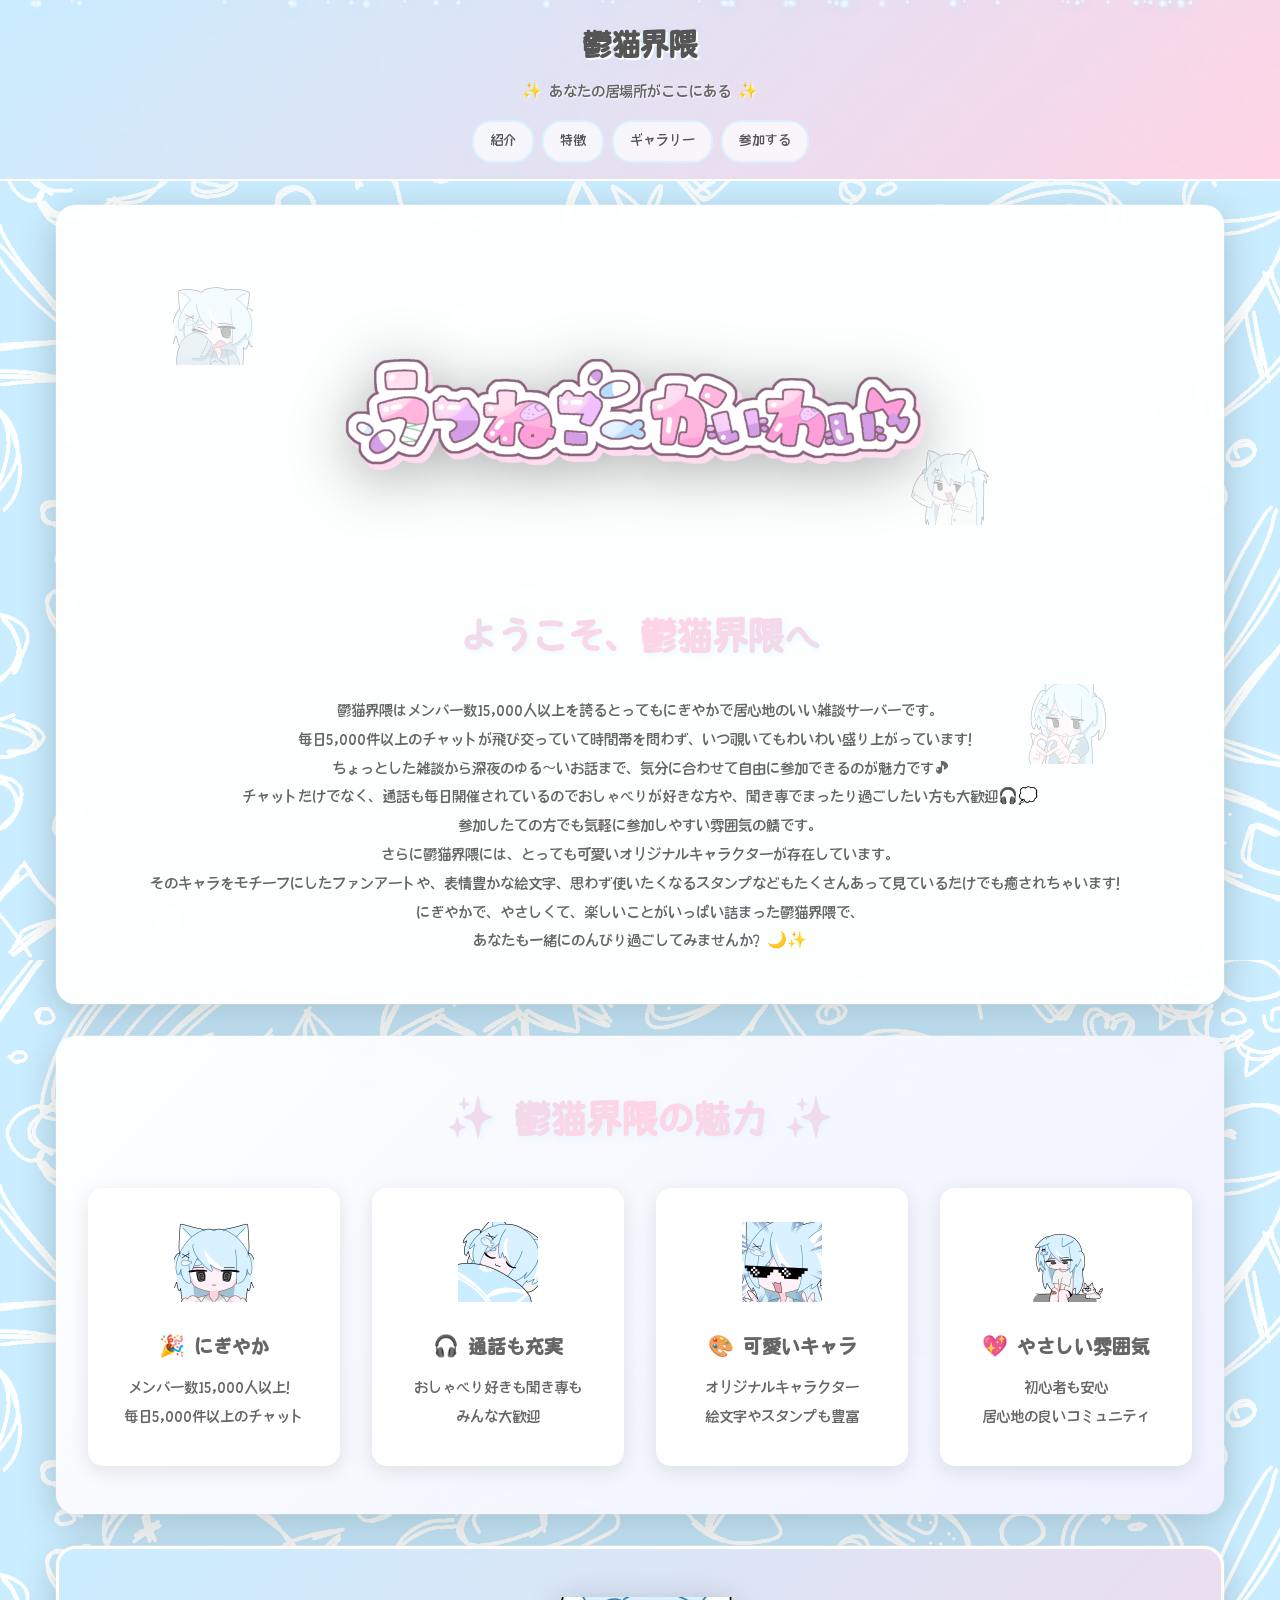
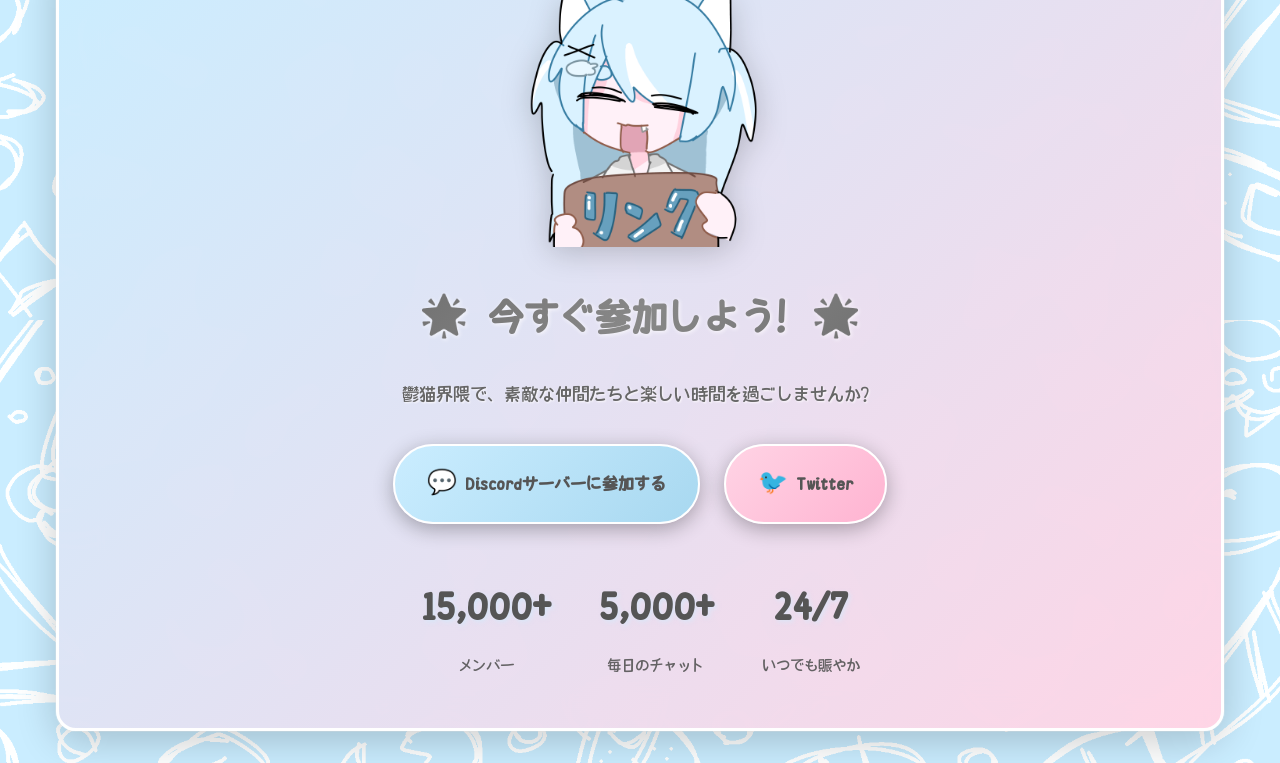
==== index.html @ 56ebe2b8 "Add files via upload" ====
<!DOCTYPE html>
<html lang="ja">
<head>
    <meta charset="UTF-8">
    <meta name="viewport" content="width=device-width, initial-scale=1.0">
    <title>鬱猫界隈</title>
    
    <!-- OGP / Open Graph Protocol -->
    <meta property="og:title" content="ホーム - 鬱猫界隈">
    <meta property="og:description" content="メンバー数15,000人以上を誇るとってもにぎやかで居心地のいい雑談サーバーです">
    <meta property="og:image" content="https://utuneko.com/images/text.png">
    <meta property="og:url" content="https://utuneko.com/">
    <meta property="og:type" content="website">
    <meta property="og:site_name" content="鬱猫界隈">
    
    <!-- Twitter Card -->
    <meta name="twitter:card" content="summary_large_image">
    <meta name="twitter:title" content="ホーム - 鬱猫界隈">
    <meta name="twitter:description" content="メンバー数15,000人以上を誇るとってもにぎやかで居心地のいい雑談サーバーです">
    <meta name="twitter:image" content="https://utuneko.com/images/text.png">
    
    <!-- Favicon -->
    <link rel="icon" href="images/sunglasses.png" type="image/png">
    
    <link rel="stylesheet" href="style.css">
</head>
<body>
    <div id="particles-container"></div>
    <div class="loading-screen">
        <div class="loading-content">
            <div class="loading-cats">
                <img src="images/cat.png" alt="Loading" class="loading-cat loading-cat-1">
                <img src="images/good_morning.png" alt="Loading" class="loading-cat loading-cat-2">
                <img src="images/finger_heart.png" alt="Loading" class="loading-cat loading-cat-3">
            </div>
            <h2 class="loading-title">鬱猫界隈へようこそ</h2>
            <div class="loading-bar">
                <div class="loading-progress"></div>
            </div>
            <p class="loading-text">読み込み中...</p>
        </div>
    </div>
    <header>
        <div class="header-content">
            <h1 class="fade-in">鬱猫界隈</h1>
            <p class="tagline fade-in">✨ あなたの居場所がここにある ✨</p>
        </div>
        <nav>
            <a href="#intro" class="nav-link">紹介</a>
            <a href="#features" class="nav-link">特徴</a>
            <a href="gallery.html" class="nav-link">ギャラリー</a>
            <a href="#links" class="nav-link">参加する</a>
        </nav>
    </header>
    <main>
        <section id="intro" class="hero-section">
            <div class="floating-images">
                <img src="images/good_morning.png" alt="おはよう" class="float-image float-1">
                <img src="images/finger_heart.png" alt="ハート" class="float-image float-2">
                <img src="images/gao.png" alt="がお" class="float-image float-3">
            </div>
            <img src="images/text.png" alt="鬱猫ちゃん" class="main-cat-image">
            <h2 class="gradient-text">ようこそ、鬱猫界隈へ</h2>
            <p>
                鬱猫界隈はメンバー数15,000人以上を誇るとってもにぎやかで居心地のいい雑談サーバーです。<br>
                毎日5,000件以上のチャットが飛び交っていて時間帯を問わず、いつ覗いてもわいわい盛り上がっています！<br>
                ちょっとした雑談から深夜のゆる〜いお話まで、気分に合わせて自由に参加できるのが魅力です♪
            </p>
            <p>
                チャットだけでなく、通話も毎日開催されているのでおしゃべりが好きな方や、聞き専でまったり過ごしたい方も大歓迎🎧💭
            </p>
            <p>
                参加したての方でも気軽に参加しやすい雰囲気の鯖です。
            </p>
            <p>
                さらに鬱猫界隈には、とっても可愛いオリジナルキャラクターが存在しています。<br>
                そのキャラをモチーフにしたファンアートや、表情豊かな絵文字、思わず使いたくなるスタンプなどもたくさんあって見ているだけでも癒されちゃいます！
            </p>
            <p>
                にぎやかで、やさしくて、楽しいことがいっぱい詰まった鬱猫界隈で、<br>
                あなたも一緒にのんびり過ごしてみませんか？🌙✨
            </p>
        </section>
        
        <section id="features" class="features-section">
            <h3 class="gradient-text">✨ 鬱猫界隈の魅力 ✨</h3>
            <div class="feature-cards">
                <div class="feature-card slide-in">
                    <img src="images/look.png" alt="アイコン">
                    <h4>🎉 にぎやか</h4>
                    <p>メンバー数15,000人以上！<br>毎日5,000件以上のチャット</p>
                </div>
                <div class="feature-card slide-in">
                    <img src="images/sleeping.png" alt="アイコン">
                    <h4>🎧 通話も充実</h4>
                    <p>おしゃべり好きも聞き専も<br>みんな大歓迎</p>
                </div>
                <div class="feature-card slide-in">
                    <img src="images/sunglasses.png" alt="アイコン">
                    <h4>🎨 可愛いキャラ</h4>
                    <p>オリジナルキャラクター<br>絵文字やスタンプも豊富</p>
                </div>
                <div class="feature-card slide-in">
                    <img src="images/lonly.png" alt="アイコン">
                    <h4>💖 やさしい雰囲気</h4>
                    <p>初心者も安心<br>居心地の良いコミュニティ</p>
                </div>
            </div>
        </section>
        
        <section id="links" class="cta-section">
            <img src="images/urls.png" alt="リンク" class="section-image">
            <h3 class="gradient-text">🌟 今すぐ参加しよう！🌟</h3>
            <p class="cta-text">鬱猫界隈で、素敵な仲間たちと楽しい時間を過ごしませんか？</p>
            <div class="link-buttons">
                <a href="https://discord.gg/utu" class="cta-button discord-button" target="_blank" rel="noopener noreferrer">
                    <span class="button-icon">💬</span>
                    <span>Discordサーバーに参加する</span>
                </a>
                <a href="https://x.com/ut_pqz" class="cta-button twitter-button" target="_blank" rel="noopener noreferrer">
                    <span class="button-icon">🐦</span>
                    <span>Twitter</span>
                </a>
            </div>
            <div class="stats">
                <div class="stat-item">
                    <div class="stat-number">15,000+</div>
                    <div class="stat-label">メンバー</div>
                </div>
                <div class="stat-item">
                    <div class="stat-number">5,000+</div>
                    <div class="stat-label">毎日のチャット</div>
                </div>
                <div class="stat-item">
                    <div class="stat-number">24/7</div>
                    <div class="stat-label">いつでも賑やか</div>
                </div>
            </div>
        </section>
    </main>
    <script src="script.js"></script>
</body>
</html>
---- style.css ----
@font-face {
    font-family: 'Keinan Mugimaru';
    src: url('keinan-mugimaru.ttf') format('truetype');
    font-weight: normal;
    font-style: normal;
}

* {
    margin: 0;
    padding: 0;
    box-sizing: border-box;
}

body {
    font-family: 'Keinan Mugimaru', 'Helvetica Neue', 'Helvetica', 'Hiragino Sans', 'Hiragino Kaku Gothic ProN', 'Arial', 'Yu Gothic', 'Meiryo', sans-serif;
    line-height: 1.8;
    background-image: url('images/background.png');
    background-size: 100% auto;
    background-position: center top;
    background-attachment: scroll;
    background-repeat: repeat-y;
    color: #666;
    overflow-x: hidden;
    position: relative;
}

@keyframes gradientShift {
    0%, 100% { background-position: 0% 50%; }
    50% { background-position: 100% 50%; }
}

/* ローディング画面 */
.loading-screen {
    position: fixed;
    top: 0;
    left: 0;
    width: 100%;
    height: 100%;
    background: linear-gradient(135deg, #CAEDFF 0%, #ffd4e5 50%, #e8d9ff 100%);
    background-size: 400% 400%;
    animation: gradientShift 3s ease infinite;
    display: flex;
    flex-direction: column;
    justify-content: center;
    align-items: center;
    z-index: 9999;
    transition: opacity 0.5s ease;
}

.loading-content {
    text-align: center;
}

.loading-cats {
    display: flex;
    justify-content: center;
    gap: 2rem;
    margin-bottom: 2rem;
}

.loading-cat {
    width: 100px;
    height: 100px;
    filter: drop-shadow(0 5px 15px rgba(0,0,0,0.2));
}

.loading-cat-1 {
    animation: bounce 1s infinite;
}

.loading-cat-2 {
    animation: bounce 1s infinite 0.2s;
}

.loading-cat-3 {
    animation: bounce 1s infinite 0.4s;
}

.loading-title {
    color: #555;
    font-size: 2rem;
    margin-bottom: 1.5rem;
    text-shadow: 2px 2px 4px rgba(255,255,255,0.8);
    animation: fadeIn 1s ease;
}

.loading-bar {
    width: 300px;
    height: 8px;
    background: rgba(255,255,255,0.5);
    border-radius: 10px;
    overflow: hidden;
    margin: 0 auto 1rem;
    box-shadow: 0 2px 10px rgba(0,0,0,0.1);
}

.loading-progress {
    height: 100%;
    background: linear-gradient(90deg, #CAEDFF, #ffd4e5, #CAEDFF);
    background-size: 200% 100%;
    animation: loadingProgress 2s ease-in-out forwards, shimmer 1s linear infinite;
    border-radius: 10px;
}

@keyframes loadingProgress {
    from { width: 0%; }
    to { width: 100%; }
}

@keyframes shimmer {
    0% { background-position: 200% 0; }
    100% { background-position: -200% 0; }
}

.loading-text {
    color: #666;
    font-size: 1.2rem;
    animation: pulse 1.5s infinite;
    text-shadow: 1px 1px 2px rgba(255,255,255,0.8);
}

/* パーティクル背景 */
#particles-container {
    position: fixed;
    top: 0;
    left: 0;
    width: 100%;
    height: 100%;
    pointer-events: none;
    z-index: 0;
}

.particle {
    position: absolute;
    width: 10px;
    height: 10px;
    background: radial-gradient(circle, rgba(255, 255, 255, 0.8), rgba(202, 237, 255, 0.6));
    border-radius: 50%;
    animation: float 10s infinite;
    box-shadow: 0 0 10px rgba(202, 237, 255, 0.5);
}

@keyframes float {
    0%, 100% {
        transform: translateY(0) translateX(0);
        opacity: 0;
    }
    50% {
        opacity: 1;
    }
    100% {
        transform: translateY(-100vh) translateX(50px);
        opacity: 0;
    }
}

/* ヘッダー */
header {
    background: linear-gradient(135deg, rgba(202, 237, 255, 0.98), rgba(255, 212, 229, 0.98));
    padding: 1rem 0;
    text-align: center;
    box-shadow: 0 5px 15px rgba(202, 237, 255, 0.3);
    border-bottom: 2px solid #fff;
}

.header-content {
    position: relative;
}

.header-cat {
    width: 200px;
    height: auto;
    margin-bottom: 0.5rem;
    filter: drop-shadow(0 3px 10px rgba(255,255,255,0.5));
}

header h1 {
    margin: 0;
    font-size: 2rem;
    color: #555;
    text-shadow: 2px 2px 0px #fff, 3px 3px 6px rgba(202, 237, 255, 0.5);
    font-weight: bold;
}

.tagline {
    color: #666;
    font-size: 1rem;
    margin-top: 0.3rem;
    text-shadow: 1px 1px 2px rgba(255, 255, 255, 0.8);
}

/* ナビゲーション */
nav {
    margin-top: 0.8rem;
    display: flex;
    justify-content: center;
    gap: 0.5rem;
    flex-wrap: wrap;
}

.nav-link {
    color: #555;
    text-decoration: none;
    padding: 0.4rem 1rem;
    font-size: 0.9rem;
    background: rgba(255,255,255,0.7);
    border-radius: 20px;
    transition: all 0.3s;
    backdrop-filter: blur(10px);
    border: 2px solid rgba(202, 237, 255, 0.6);
}

.nav-link:hover {
    background: #CAEDFF;
    color: #333;
    transform: translateY(-3px);
    box-shadow: 0 5px 15px rgba(202, 237, 255, 0.6);
}

/* メインコンテンツ */
main {
    max-width: 1200px;
    margin: 1.5rem auto;
    padding: 0 1rem;
    position: relative;
    z-index: 1;
}

section {
    background: rgba(255, 255, 255, 0.95);
    backdrop-filter: blur(20px);
    padding: 3rem 2rem;
    margin-bottom: 2rem;
    border-radius: 20px;
    box-shadow: 0 10px 40px rgba(0,0,0,0.2), 0 0 0 1px rgba(255,255,255,0.3);
    text-align: center;
    animation: slideUp 0.8s ease;
}

@keyframes slideUp {
    from {
        opacity: 0;
        transform: translateY(50px);
    }
    to {
        opacity: 1;
        transform: translateY(0);
    }
}

/* ヒーローセクション */
.hero-section {
    position: relative;
    overflow: hidden;
}

.floating-images {
    position: absolute;
    width: 100%;
    height: 100%;
    top: 0;
    left: 0;
    pointer-events: none;
    z-index: 0;
}

.float-image {
    position: absolute;
    width: 80px;
    opacity: 0.3;
    animation: floatAround 20s infinite;
}

.float-1 { top: 10%; left: 10%; animation-delay: 0s; }
.float-2 { top: 60%; right: 10%; animation-delay: 5s; }
.float-3 { top: 30%; right: 20%; animation-delay: 10s; }

@keyframes floatAround {
    0%, 100% { transform: translate(0, 0) rotate(0deg); }
    25% { transform: translate(30px, -30px) rotate(5deg); }
    50% { transform: translate(-20px, -50px) rotate(-5deg); }
    75% { transform: translate(20px, -20px) rotate(3deg); }
}

.main-cat-image {
    max-width: 600px;
    width: 100%;
    filter: drop-shadow(0 10px 30px rgba(0,0,0,0.3));
    position: relative;
    z-index: 1;
}

.gradient-text {
    background: linear-gradient(135deg, #CAEDFF 0%, #ffd4e5 50%, #CAEDFF 100%);
    -webkit-background-clip: text;
    -webkit-text-fill-color: transparent;
    background-clip: text;
    font-size: 2.5rem;
    font-weight: bold;
    margin-bottom: 1.5rem;
    filter: drop-shadow(2px 2px 3px rgba(202, 237, 255, 0.4));
}

/* 特徴カード */
.features-section {
    background: linear-gradient(135deg, rgba(255,255,255,0.95), rgba(240,240,255,0.95));
}

.feature-cards {
    display: grid;
    grid-template-columns: repeat(auto-fit, minmax(250px, 1fr));
    gap: 2rem;
    margin-top: 2rem;
}

.feature-card {
    background: white;
    padding: 2rem;
    border-radius: 15px;
    box-shadow: 0 5px 20px rgba(0,0,0,0.1);
    transition: all 0.3s;
    border: 2px solid transparent;
}

.feature-card:hover {
    transform: translateY(-10px) scale(1.05);
    box-shadow: 0 15px 40px rgba(202, 237, 255, 0.6), 0 0 30px rgba(255, 212, 229, 0.4);
    border-color: #CAEDFF;
}

.feature-card img {
    width: 80px;
    height: 80px;
    margin-bottom: 1rem;
}

.feature-card h4 {
    color: #666;
    font-size: 1.3rem;
    margin-bottom: 0.5rem;
}

/* ギャラリー */
.gallery-subtitle {
    color: #666;
    margin-bottom: 2rem;
    font-size: 1.1rem;
}

.gallery-grid {
    display: grid;
    grid-template-columns: repeat(auto-fill, minmax(150px, 1fr));
    gap: 1.5rem;
    margin-top: 2rem;
}

.gallery-item {
    position: relative;
    overflow: hidden;
    border-radius: 15px;
    box-shadow: 0 5px 15px rgba(0,0,0,0.2);
    cursor: pointer;
    transition: all 0.3s;
}

.gallery-item::before {
    content: attr(data-title);
    position: absolute;
    bottom: 0;
    left: 0;
    right: 0;
    background: linear-gradient(to top, rgba(0,0,0,0.8), transparent);
    color: white;
    padding: 1rem 0.5rem;
    transform: translateY(100%);
    transition: transform 0.3s;
    font-size: 0.9rem;
}

.gallery-item:hover::before {
    transform: translateY(0);
}

.gallery-item:hover {
    transform: scale(1.1) rotate(2deg);
    box-shadow: 0 10px 30px rgba(202, 237, 255, 0.8), 0 0 20px rgba(255, 212, 229, 0.6);
    z-index: 10;
}

.gallery-item img {
    width: 100%;
    height: 150px;
    object-fit: cover;
    display: block;
    transition: transform 0.3s;
}

.gallery-item:hover img {
    transform: scale(1.2);
}

/* CTAセクション */
.cta-section {
    background: linear-gradient(135deg, rgba(202, 237, 255, 0.98), rgba(255, 212, 229, 0.98));
    color: #555;
    border: 3px solid #fff;
}

.section-image {
    max-width: 250px;
    width: 100%;
    margin-bottom: 1.5rem;
    filter: drop-shadow(0 5px 15px rgba(0,0,0,0.2));
}

.cta-section .gradient-text {
    background: linear-gradient(135deg, #555 0%, #888 50%, #555 100%);
    -webkit-background-clip: text;
    -webkit-text-fill-color: transparent;
    background-clip: text;
    filter: drop-shadow(1px 1px 2px rgba(255, 255, 255, 0.8));
}

.cta-text {
    font-size: 1.2rem;
    margin-bottom: 2rem;
    text-shadow: 1px 1px 2px rgba(255, 255, 255, 0.8);
    color: #666;
}

.link-buttons {
    display: flex;
    justify-content: center;
    gap: 1.5rem;
    flex-wrap: wrap;
    margin-bottom: 3rem;
}

.cta-button {
    display: inline-flex;
    align-items: center;
    gap: 0.5rem;
    padding: 1rem 2rem;
    text-decoration: none;
    border-radius: 50px;
    font-weight: bold;
    font-size: 1.1rem;
    transition: all 0.3s;
    box-shadow: 0 5px 20px rgba(0,0,0,0.3);
}

.discord-button {
    background: linear-gradient(135deg, #CAEDFF, #a8d8f0);
    color: #555;
    border: 2px solid #fff;
}

.discord-button:hover {
    transform: translateY(-5px) scale(1.05);
    box-shadow: 0 10px 30px rgba(202, 237, 255, 0.8);
    background: linear-gradient(135deg, #a8d8f0, #CAEDFF);
}

.twitter-button {
    background: linear-gradient(135deg, #ffd4e5, #ffb3d1);
    color: #555;
    border: 2px solid #fff;
}

.twitter-button:hover {
    transform: translateY(-5px) scale(1.05);
    box-shadow: 0 10px 30px rgba(255, 212, 229, 0.8);
    background: linear-gradient(135deg, #ffb3d1, #ffd4e5);
}

.button-icon {
    font-size: 1.5rem;
}

/* 統計情報 */
.stats {
    display: flex;
    justify-content: center;
    gap: 3rem;
    flex-wrap: wrap;
    margin-top: 2rem;
}

.stat-item {
    text-align: center;
}

.stat-number {
    font-size: 2.5rem;
    font-weight: bold;
    text-shadow: 2px 2px 4px rgba(202, 237, 255, 0.5);
    color: #555;
}

.stat-label {
    font-size: 1rem;
    opacity: 0.9;
    margin-top: 0.5rem;
}

/* フッター */
footer {
    text-align: center;
    padding: 2rem 0;
    color: #999;
    text-shadow: 1px 1px 2px rgba(255, 255, 255, 0.8);
    position: relative;
    z-index: 1;
}

/* アニメーション */
@keyframes bounce {
    0%, 100% { transform: translateY(0); }
    50% { transform: translateY(-20px); }
}

@keyframes pulse {
    0%, 100% { opacity: 1; }
    50% { opacity: 0.5; }
}

.bounce {
    animation: bounce 2s infinite;
}

.pulse {
    animation: pulse 2s infinite;
}

.fade-in {
    animation: fadeIn 1s ease;
}

@keyframes fadeIn {
    from { opacity: 0; }
    to { opacity: 1; }
}

.slide-in {
    animation: slideIn 0.8s ease;
}

@keyframes slideIn {
    from {
        opacity: 0;
        transform: translateX(-50px);
    }
    to {
        opacity: 1;
        transform: translateX(0);
    }
}

/* レスポンシブ */
@media (max-width: 768px) {
    header h1 {
        font-size: 2rem;
    }
    
    .header-cat {
        width: 150px;
    }
    
    .main-cat-image {
        max-width: 90%;
    }
    
    .gradient-text {
        font-size: 1.8rem;
    }
    
    .feature-cards {
        grid-template-columns: 1fr;
    }
    
    .gallery-grid {
        grid-template-columns: repeat(auto-fill, minmax(120px, 1fr));
    }
    
    .stats {
        gap: 1.5rem;
    }
    
    .link-buttons {
        flex-direction: column;
        align-items: center;
    }
    
    .cta-button {
        width: 100%;
        max-width: 300px;
        justify-content: center;
    }
}
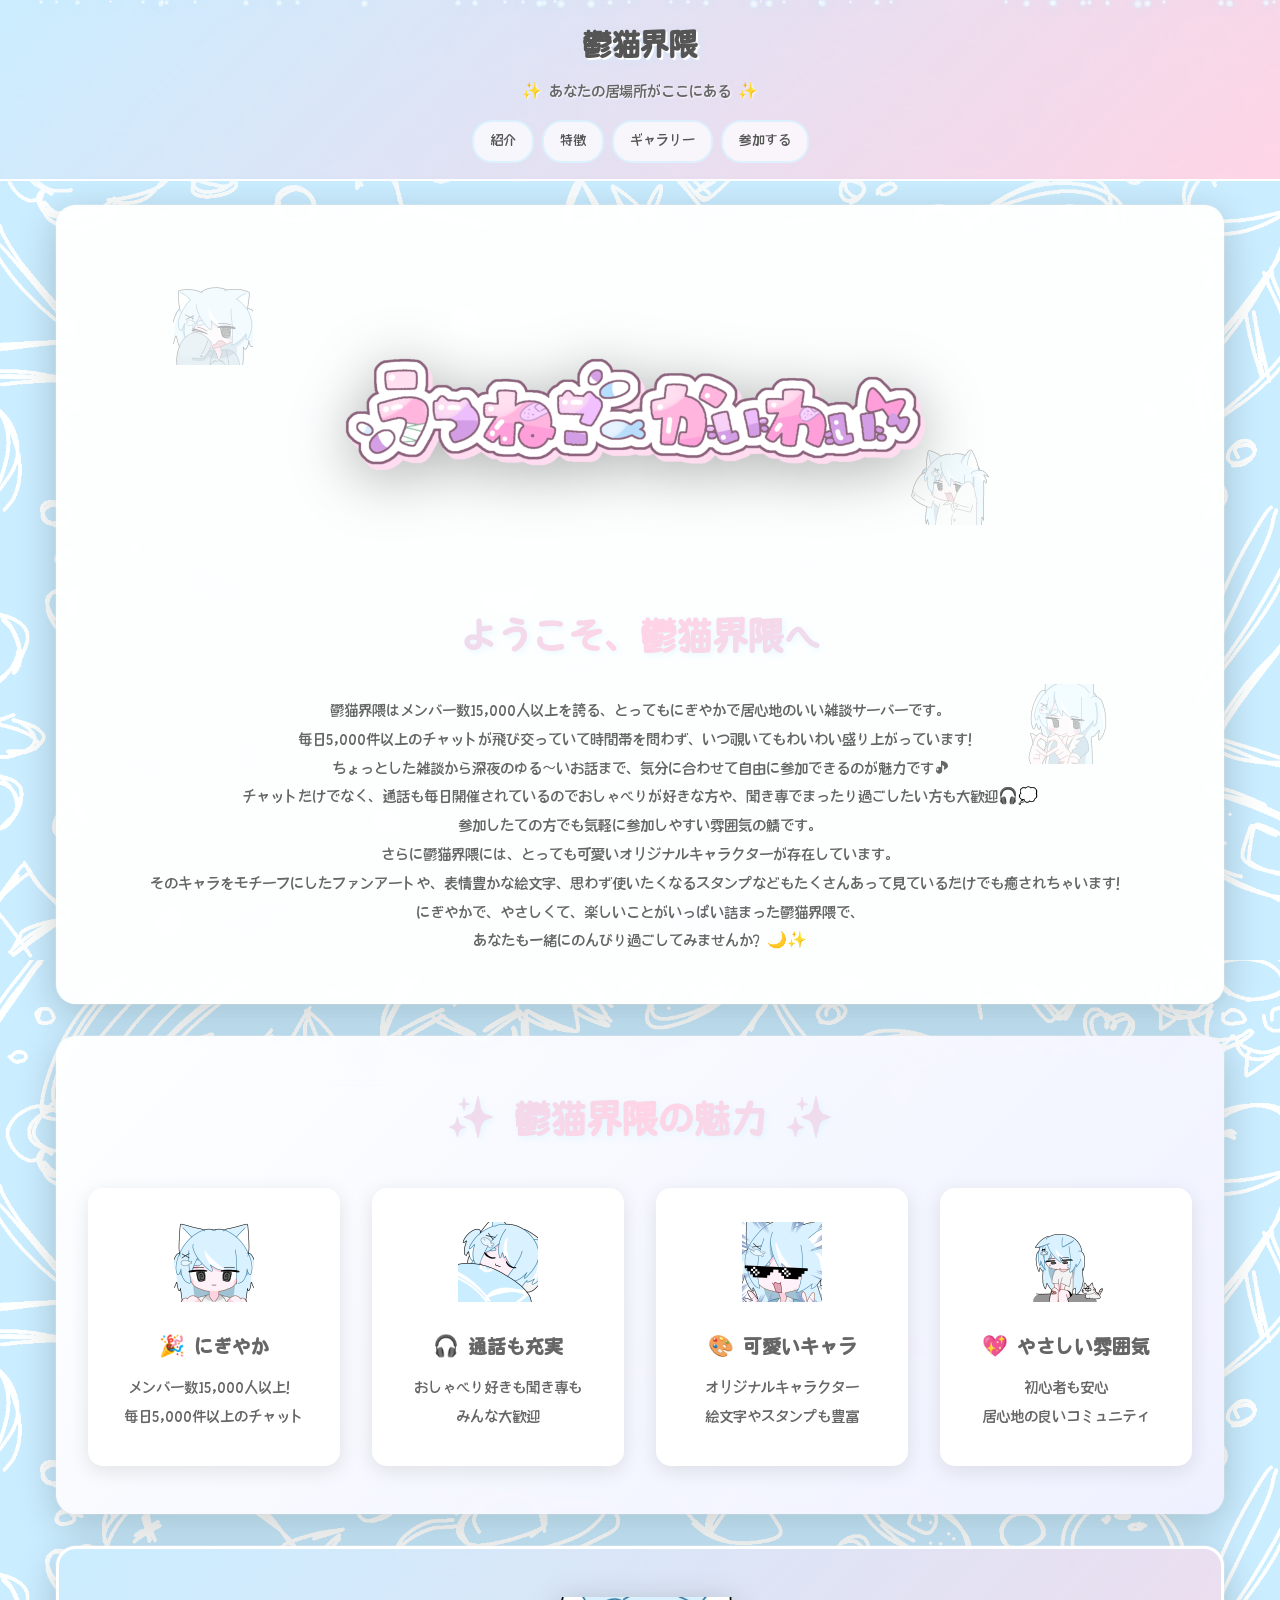
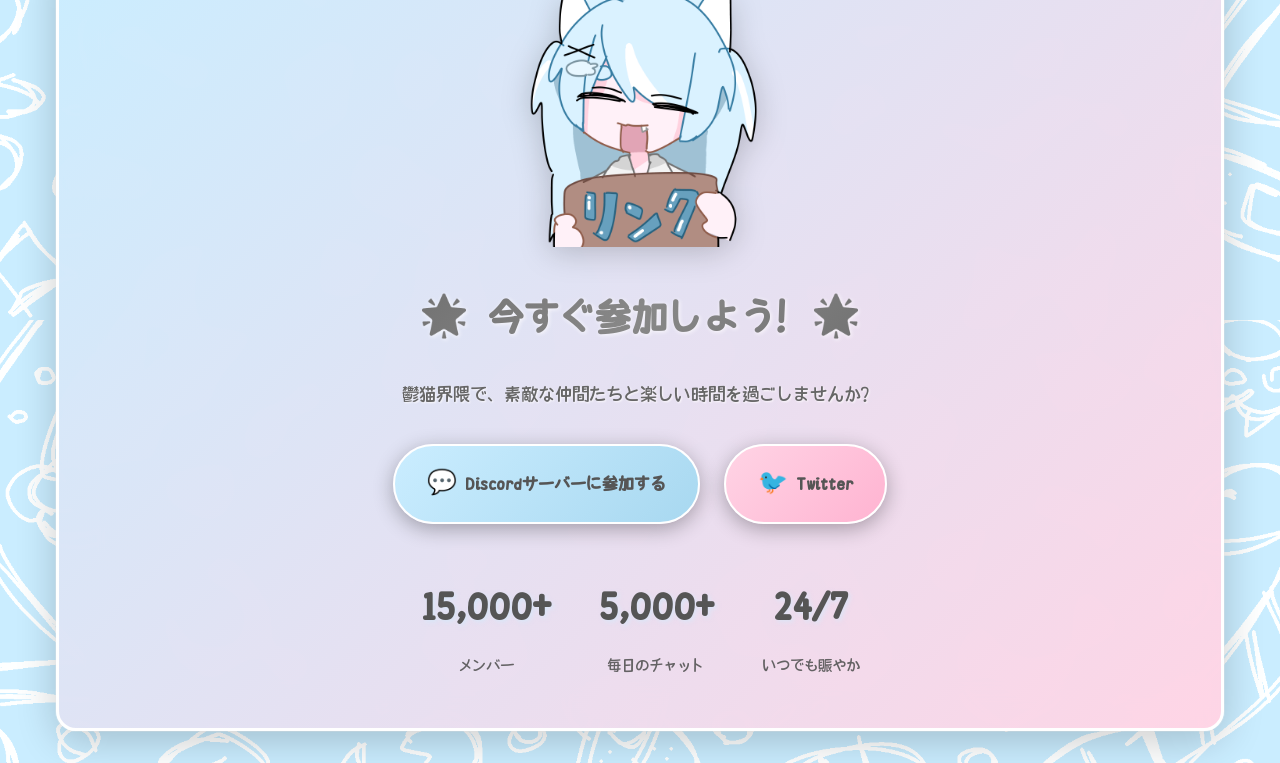
==== commit a63c6c5c: "Add files via upload" ====
--- a/index.html
+++ b/index.html
@@ -7,7 +7,7 @@
     
     <!-- OGP / Open Graph Protocol -->
     <meta property="og:title" content="ホーム - 鬱猫界隈">
-    <meta property="og:description" content="メンバー数15,000人以上を誇るとってもにぎやかで居心地のいい雑談サーバーです">
+    <meta property="og:description" content="メンバー数15,000人以上を誇る、とってもにぎやかで居心地のいい雑談サーバーです">
     <meta property="og:image" content="https://utuneko.com/images/text.png">
     <meta property="og:url" content="https://utuneko.com/">
     <meta property="og:type" content="website">
@@ -16,7 +16,7 @@
     <!-- Twitter Card -->
     <meta name="twitter:card" content="summary_large_image">
     <meta name="twitter:title" content="ホーム - 鬱猫界隈">
-    <meta name="twitter:description" content="メンバー数15,000人以上を誇るとってもにぎやかで居心地のいい雑談サーバーです">
+    <meta name="twitter:description" content="メンバー数15,000人以上を誇る、とってもにぎやかで居心地のいい雑談サーバーです">
     <meta name="twitter:image" content="https://utuneko.com/images/text.png">
     
     <!-- Favicon -->
@@ -62,7 +62,7 @@
             <img src="images/text.png" alt="鬱猫ちゃん" class="main-cat-image">
             <h2 class="gradient-text">ようこそ、鬱猫界隈へ</h2>
             <p>
-                鬱猫界隈はメンバー数15,000人以上を誇るとってもにぎやかで居心地のいい雑談サーバーです。<br>
+                鬱猫界隈はメンバー数15,000人以上を誇る、とってもにぎやかで居心地のいい雑談サーバーです。<br>
                 毎日5,000件以上のチャットが飛び交っていて時間帯を問わず、いつ覗いてもわいわい盛り上がっています！<br>
                 ちょっとした雑談から深夜のゆる〜いお話まで、気分に合わせて自由に参加できるのが魅力です♪
             </p>
